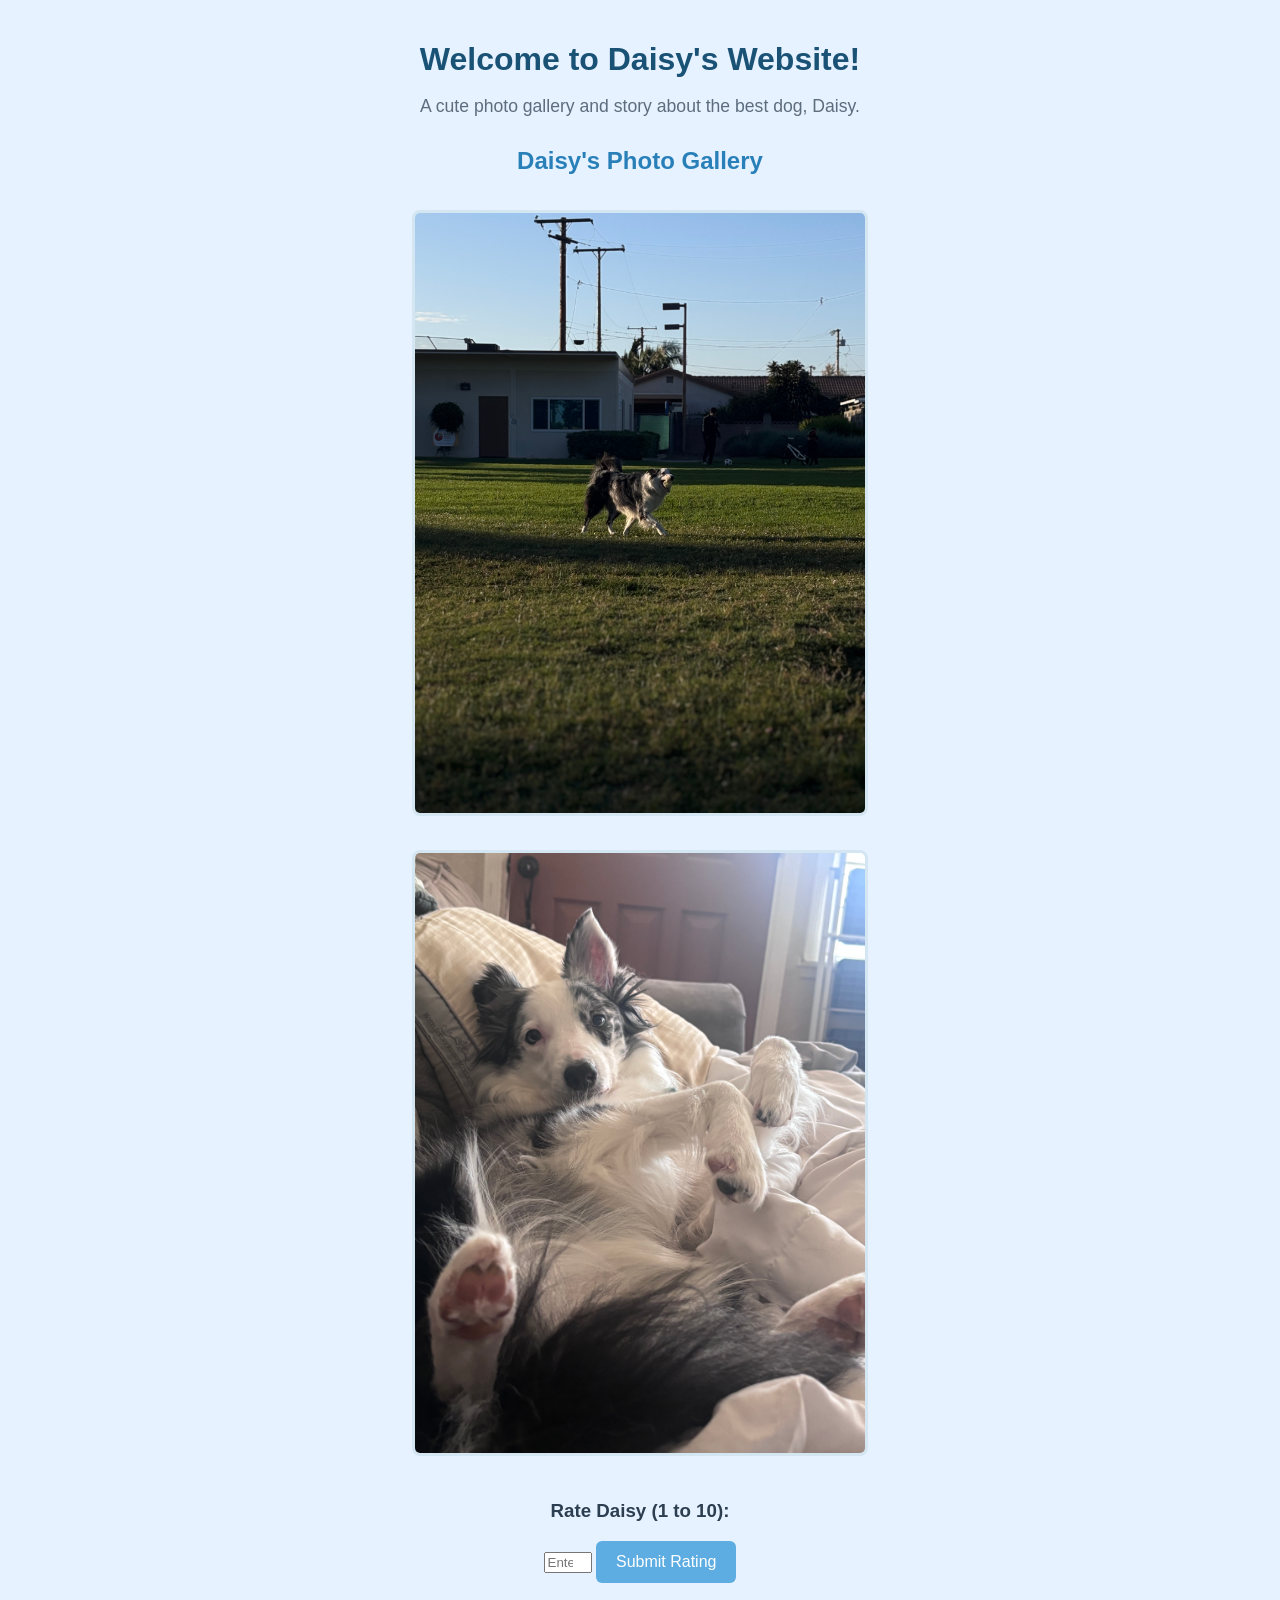
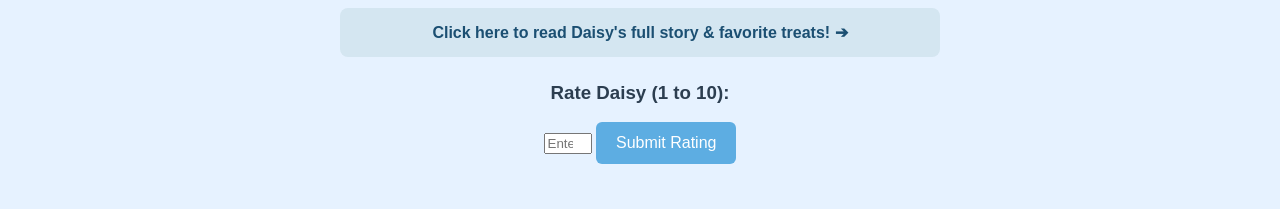
==== index.html @ c162b168 "Update index.html" ====
<!DOCTYPE html>
<html lang="en">
<head>
  <meta charset="UTF-8">
  <meta name="viewport" content="width=device-width, initial-scale=1.0">
  <title>Daisy's Corner</title>
  
  <link rel="stylesheet" href="homepagestyle.css">
</head>
<body>

  <div class="site-container">

    <h1>Welcome to Daisy's Website!</h1>
    <p class="subtitle">A cute photo gallery and story about the best dog, Daisy.</p>

    <h2>Daisy's Photo Gallery</h2>
    <img class="iteming" src="IMG_5396.jpeg" alt="Daisy playing in the yard">
    <img class="iteming" src="IMG_9926.jpeg" alt="Daisy sleeping peacefully">

  <div class="rater-box">
      <h3>Rate Daisy (1 to 10):</h3>
      <input type="number" id="ratingInput" min="1" max="10" placeholder="Enter a number">
      <button onclick="checkRating()">Submit Rating</button>
      <p id="rating-text"></p>
    </div>
    <div class="name" onclick="location.href='webpage.html'">
      Click here to read Daisy's full story & favorite treats! ➔
    </div>
<div class="rater-box">
  <h3>Rate Daisy (1 to 10):</h3>
  
  <input type="number" id="ratingInput" min="1" max="10" placeholder="Enter a number">
  
  <button onclick="checkRating()">Submit Rating</button>

  <p id="rating-text"></p>
</div>

<script>
  function checkRating() {
    var rating = document.getElementById("ratingInput").value;
    var messageElement = document.getElementById("rating-text");
    if (rating === "") {
      messageElement.innerText = "Please enter a number first!";
      messageElement.style.color = "orange";
      return;}
    
    rating = Number(rating);
    if (rating < 5) {
      messageElement.innerText = "Daisy didn't like that...";
      messageElement.style.color = "red"
    else {
      messageElement.innerText = "Awesome choice! Daisy is happy!";
      messageElement.style.color = "green";}
     }
</script>

</body>
</html>
---- homepagestyle.css ----
body {
  background-color: #e6f2ff; 
  color: #2c3e50;         
  font-family: Arial, sans-serif;
  margin: 0;
  padding: 20px;
  text-align: center;
}

.site-container {
  max-width: 600px;
  margin: 0 auto;
  background-color: 
  padding: 30px;
  border-radius: 12px;
}
h1 {
  color: #1a5276;
  margin-bottom: 5px;
}
h2 {
  color: #2980b9;
  margin-top: 30px;
}
.subtitle {
  font-size: 1.1rem;
  color: #5d6d7e;
  margin-bottom: 25px;
}

.iteming {
  width: 100%;
  max-width: 450px;
  height: auto;
  border-radius: 8px;
  margin: 15px 0;
  border: 3px solid #d4e6f1; /* Light blue border */
}

/* CUTENESS RATER SECTION */
.rater-box {
  margin: 25px 0;
}

button {
  background-color: #5dade2;
  color: white;
  border: none;
  padding: 12px 20px;
  font-size: 1rem;
  border-radius: 6px;
  cursor: pointer;
}

button:hover {
  background-color: #3498db;
}

#rating-text {
  font-weight: bold;
  color: #27ae60;
  margin-top: 10px;
}

.name {
  background-color: #d4e6f1;
  color: #1b4f72;
  padding: 15px;
  border-radius: 8px;
  margin-top: 25px;
  font-weight: bold;
  cursor: pointer;
}

.name:hover {
  background-color: #a9cce3;
}
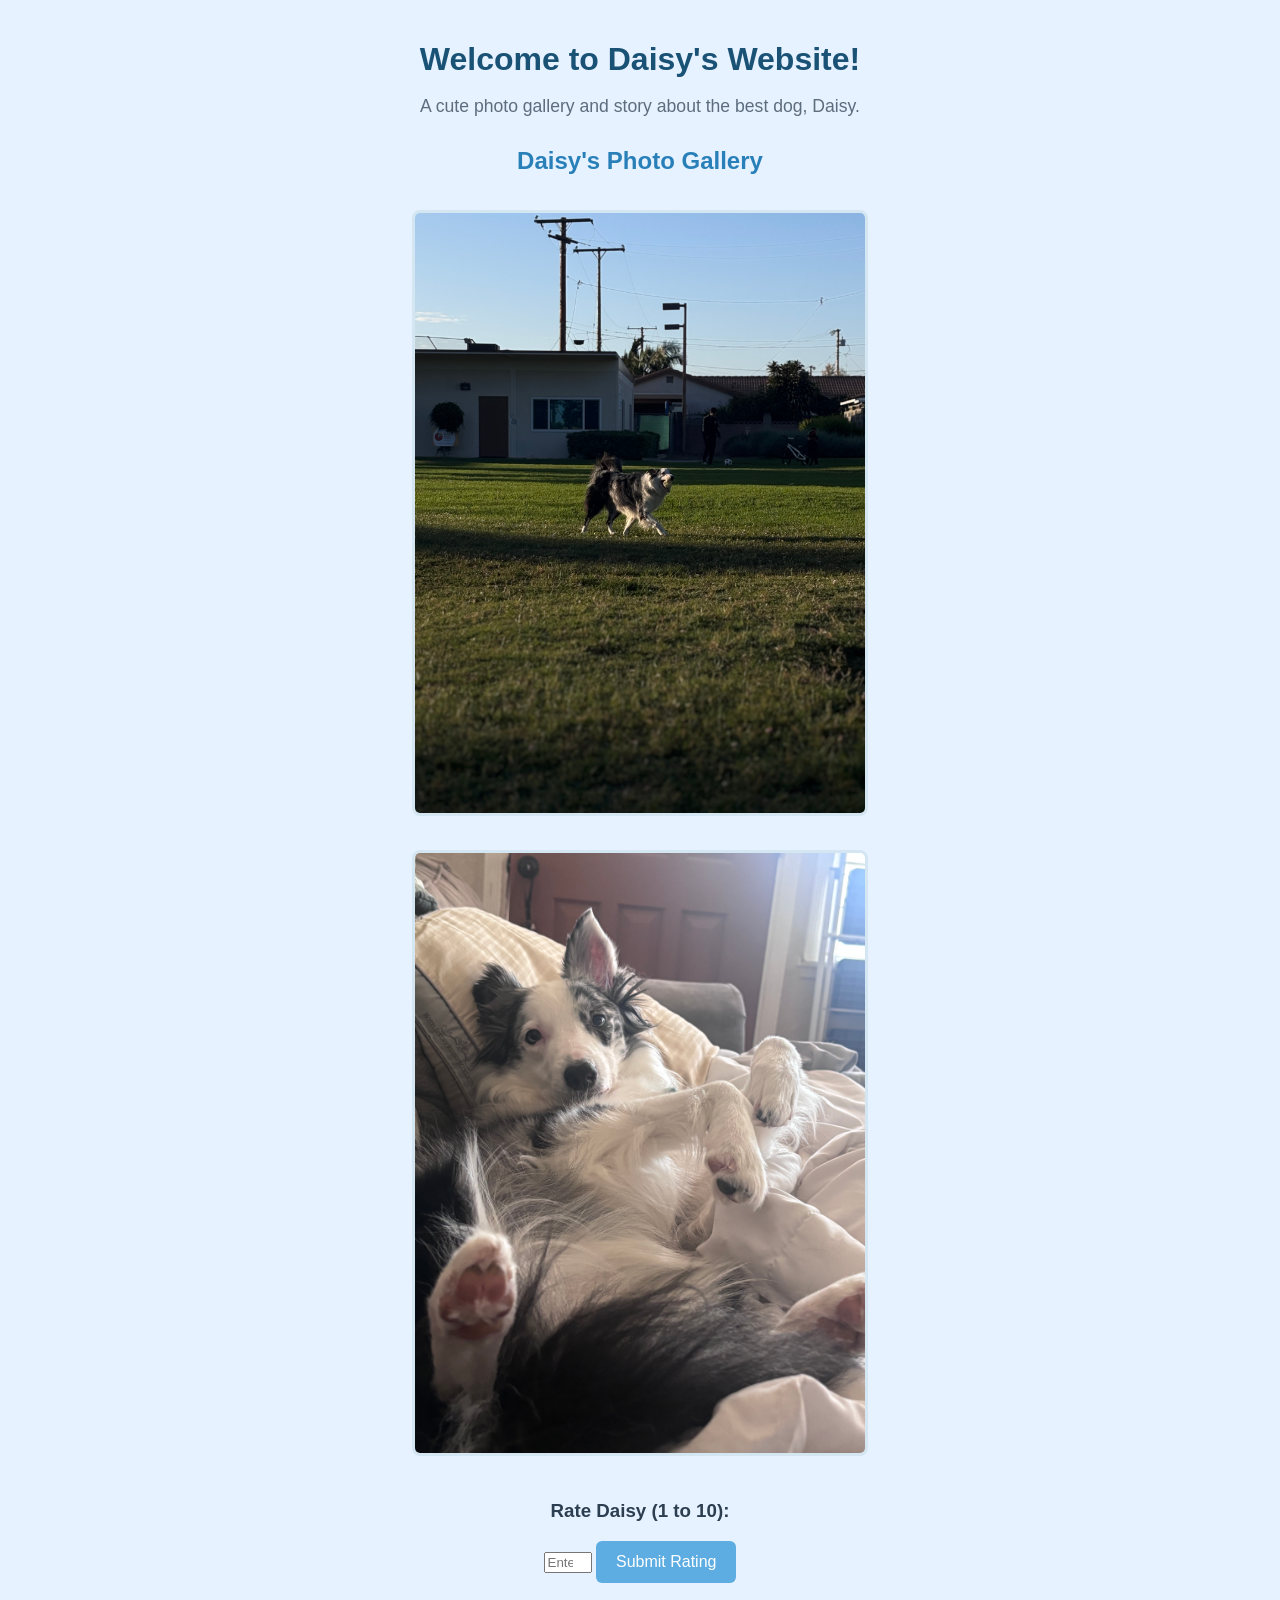
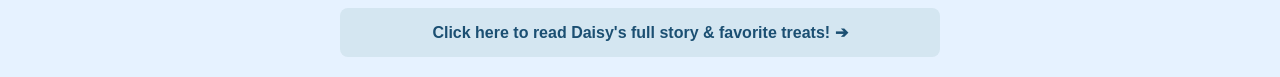
==== commit 5b2e44bd: "Update index.html" ====
--- a/index.html
+++ b/index.html
@@ -4,7 +4,6 @@
   <meta charset="UTF-8">
   <meta name="viewport" content="width=device-width, initial-scale=1.0">
   <title>Daisy's Corner</title>
-  
   <link rel="stylesheet" href="homepagestyle.css">
 </head>
 <body>
@@ -15,10 +14,10 @@
     <p class="subtitle">A cute photo gallery and story about the best dog, Daisy.</p>
 
     <h2>Daisy's Photo Gallery</h2>
-    <img class="iteming" src="IMG_5396.jpeg" alt="Daisy playing in the yard">
-    <img class="iteming" src="IMG_9926.jpeg" alt="Daisy sleeping peacefully">
+    <img class="iteming" src="IMG_5396.jpeg" alt="Daisy playing in the park">
+    <img class="iteming" src="IMG_9926.jpeg" alt="Daisy laying down">
 
-  <div class="rater-box">
+    <div class="rater-box">
       <h3>Rate Daisy (1 to 10):</h3>
       <input type="number" id="ratingInput" min="1" max="10" placeholder="Enter a number">
       <button onclick="checkRating()">Submit Rating</button>
@@ -27,34 +26,29 @@
     <div class="name" onclick="location.href='webpage.html'">
       Click here to read Daisy's full story & favorite treats! ➔
     </div>
-<div class="rater-box">
-  <h3>Rate Daisy (1 to 10):</h3>
-  
-  <input type="number" id="ratingInput" min="1" max="10" placeholder="Enter a number">
-  
-  <button onclick="checkRating()">Submit Rating</button>
 
-  <p id="rating-text"></p>
-</div>
+  </div>
 
-<script>
-  function checkRating() {
-    var rating = document.getElementById("ratingInput").value;
-    var messageElement = document.getElementById("rating-text");
-    if (rating === "") {
-      messageElement.innerText = "Please enter a number first!";
-      messageElement.style.color = "orange";
-      return;}
-    
-    rating = Number(rating);
-    if (rating < 5) {
-      messageElement.innerText = "Daisy didn't like that...";
-      messageElement.style.color = "red"
-    else {
-      messageElement.innerText = "Awesome choice! Daisy is happy!";
-      messageElement.style.color = "green";}
-     }
-</script>
+  <script>
+    function checkRating() {
+      var rating = document.getElementById("ratingInput").value;
+      var messageElement = document.getElementById("rating-text");
+
+      if (rating === "") {
+        messageElement.innerText = "Please enter a number first!";
+        messageElement.style.color = "orange";
+        return; }
+
+      rating = Number(rating);
+
+      if (rating < 5) {
+        messageElement.innerText = "Daisy didn't like that...";
+        messageElement.style.color = "red";
+      } else {
+        messageElement.innerText = "Awesome choice! Daisy is happy!";
+        messageElement.style.color = "green"; }
+    }
+  </script>
 
 </body>
 </html>
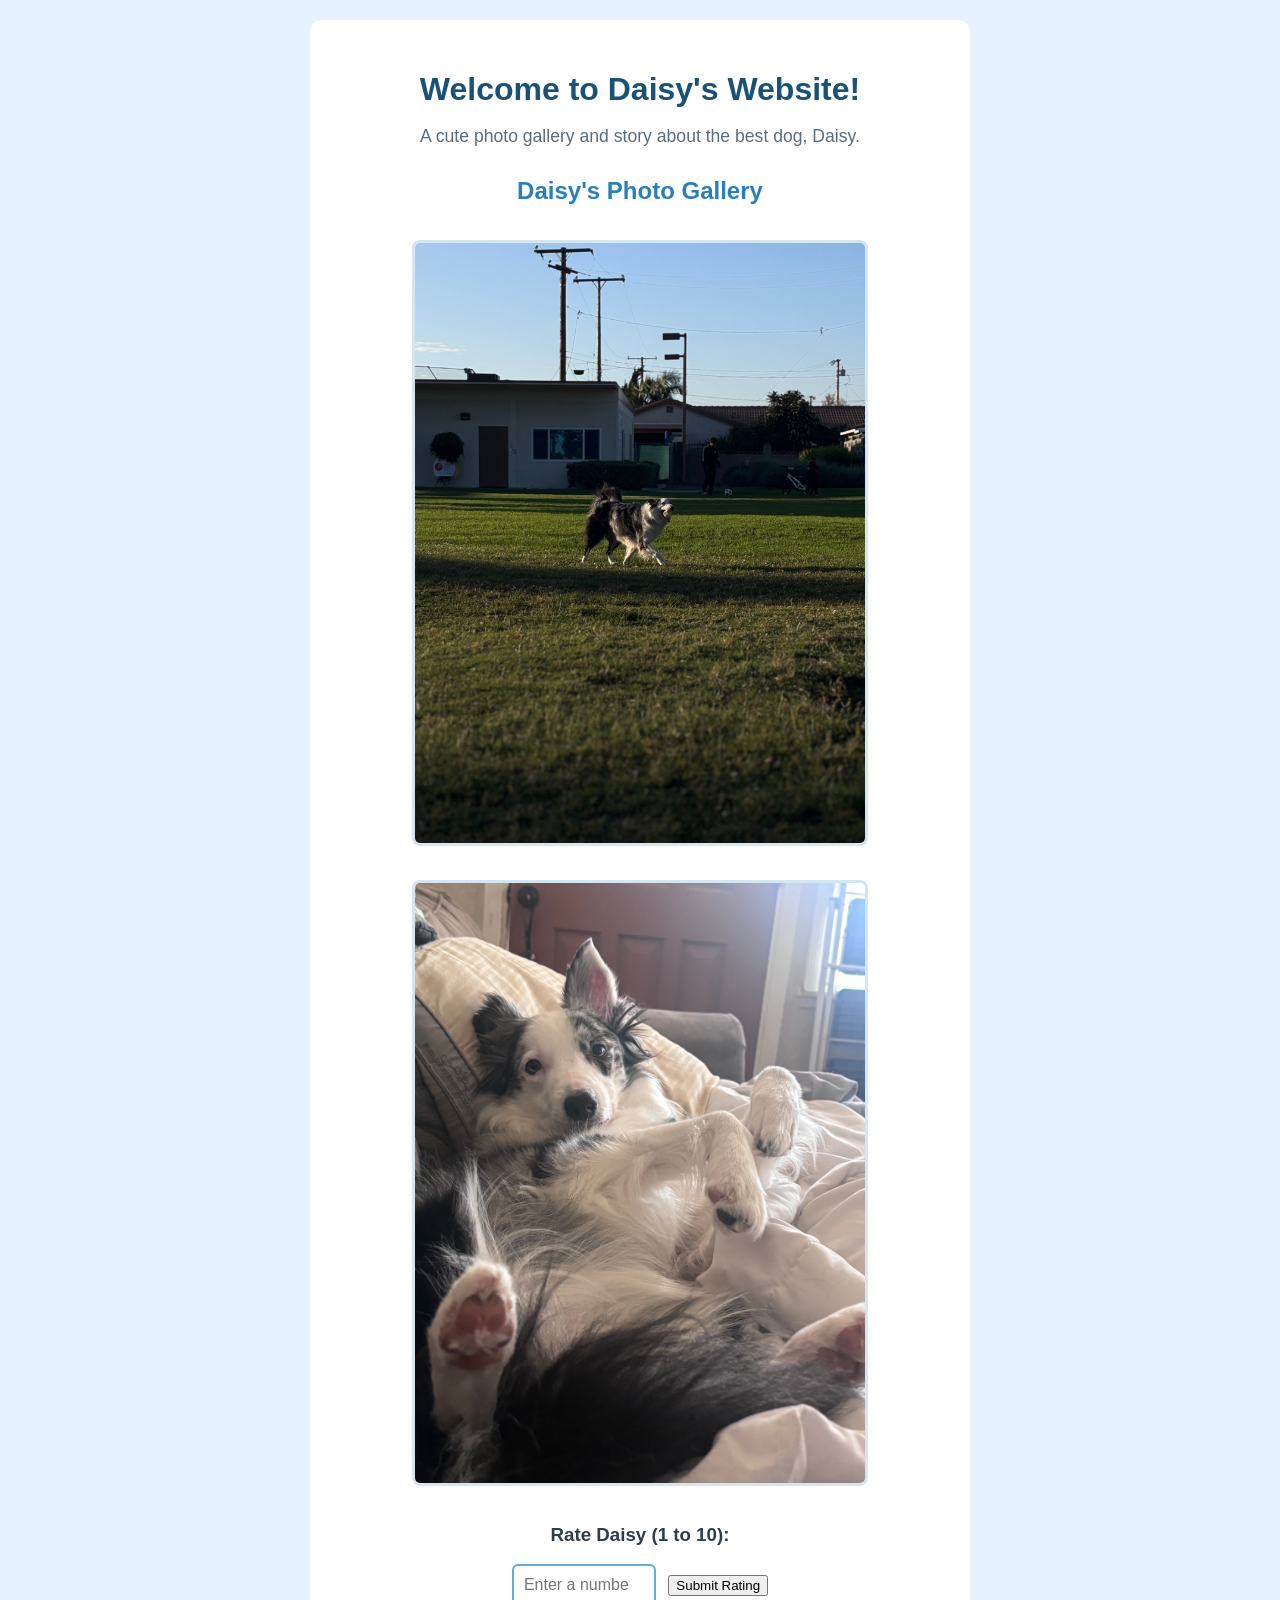
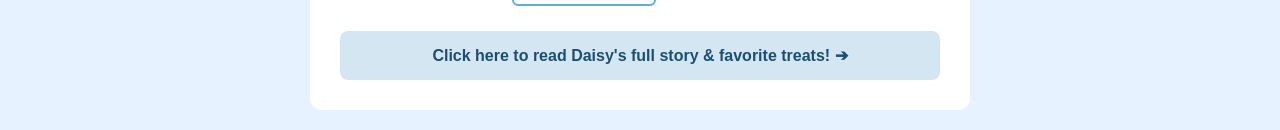
==== commit 7bde4f79: "Update index.html" ====
--- a/index.html
+++ b/index.html
@@ -7,16 +7,12 @@
   <link rel="stylesheet" href="homepagestyle.css">
 </head>
 <body>
-
   <div class="site-container">
-
     <h1>Welcome to Daisy's Website!</h1>
     <p class="subtitle">A cute photo gallery and story about the best dog, Daisy.</p>
-
     <h2>Daisy's Photo Gallery</h2>
     <img class="iteming" src="IMG_5396.jpeg" alt="Daisy playing in the park">
     <img class="iteming" src="IMG_9926.jpeg" alt="Daisy laying down">
-
     <div class="rater-box">
       <h3>Rate Daisy (1 to 10):</h3>
       <input type="number" id="ratingInput" min="1" max="10" placeholder="Enter a number">
@@ -26,21 +22,16 @@
     <div class="name" onclick="location.href='webpage.html'">
       Click here to read Daisy's full story & favorite treats! ➔
     </div>
-
   </div>
-
   <script>
     function checkRating() {
       var rating = document.getElementById("ratingInput").value;
       var messageElement = document.getElementById("rating-text");
-
       if (rating === "") {
         messageElement.innerText = "Please enter a number first!";
         messageElement.style.color = "orange";
         return; }
-
       rating = Number(rating);
-
       if (rating < 5) {
         messageElement.innerText = "Daisy didn't like that...";
         messageElement.style.color = "red";
@@ -49,6 +40,5 @@
         messageElement.style.color = "green"; }
     }
   </script>
-
 </body>
 </html>
--- a/homepagestyle.css
+++ b/homepagestyle.css
@@ -10,7 +10,7 @@
 .site-container {
   max-width: 600px;
   margin: 0 auto;
-  background-color: 
+  background-color: #ffffff;
   padding: 30px;
   border-radius: 12px;
 }
@@ -37,9 +37,15 @@
   border: 3px solid #d4e6f1; /* Light blue border */
 }
 
-/* CUTENESS RATER SECTION */
-.rater-box {
-  margin: 25px 0;
+input[type="number"] {
+  padding: 10px;
+  font-size: 1rem;
+  border: 2px solid #5dade2;
+  border-radius: 6px;
+  width: 120px;
+  text-align: center;
+  margin-right: 8px;
+}
 }
 
 button {
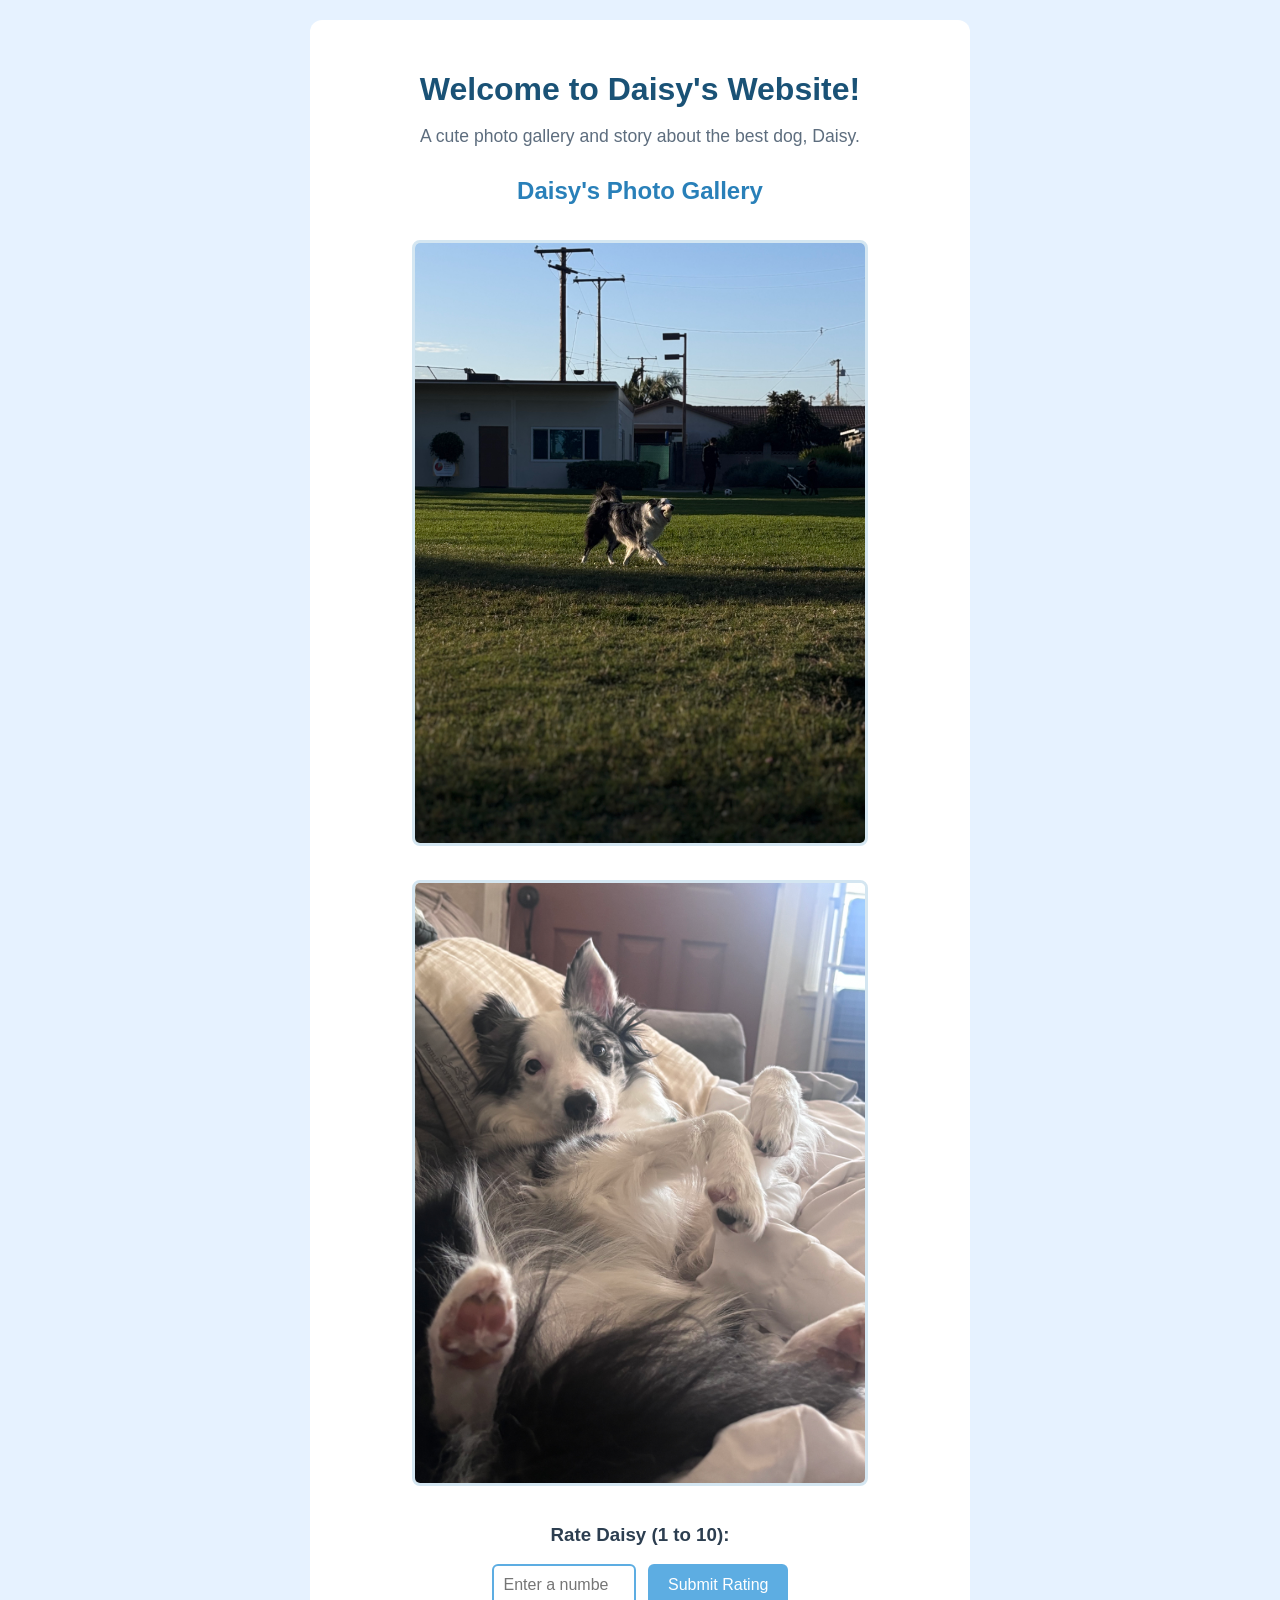
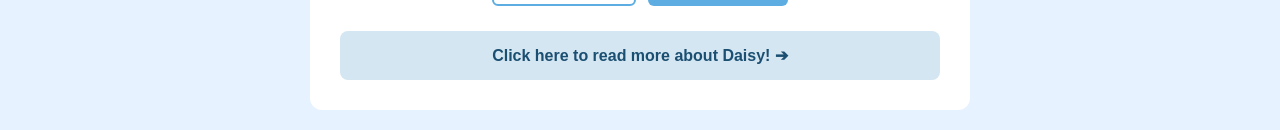
==== commit f328aaec: "Update index.html" ====
--- a/index.html
+++ b/index.html
@@ -20,7 +20,7 @@
       <p id="rating-text"></p>
     </div>
     <div class="name" onclick="location.href='webpage.html'">
-      Click here to read Daisy's full story & favorite treats! ➔
+      Click here to read more about Daisy! ➔
     </div>
   </div>
   <script>
--- a/homepagestyle.css
+++ b/homepagestyle.css
@@ -6,7 +6,6 @@
   padding: 20px;
   text-align: center;
 }
-
 .site-container {
   max-width: 600px;
   margin: 0 auto;
@@ -27,16 +26,14 @@
   color: #5d6d7e;
   margin-bottom: 25px;
 }
-
 .iteming {
   width: 100%;
   max-width: 450px;
   height: auto;
   border-radius: 8px;
   margin: 15px 0;
-  border: 3px solid #d4e6f1; /* Light blue border */
+  border: 3px solid #d4e6f1; 
 }
-
 input[type="number"] {
   padding: 10px;
   font-size: 1rem;
@@ -46,8 +43,6 @@
   text-align: center;
   margin-right: 8px;
 }
-}
-
 button {
   background-color: #5dade2;
   color: white;
@@ -57,17 +52,14 @@
   border-radius: 6px;
   cursor: pointer;
 }
-
 button:hover {
   background-color: #3498db;
 }
-
 #rating-text {
   font-weight: bold;
   color: #27ae60;
   margin-top: 10px;
 }
-
 .name {
   background-color: #d4e6f1;
   color: #1b4f72;
@@ -77,7 +69,6 @@
   font-weight: bold;
   cursor: pointer;
 }
-
 .name:hover {
   background-color: #a9cce3;
 }
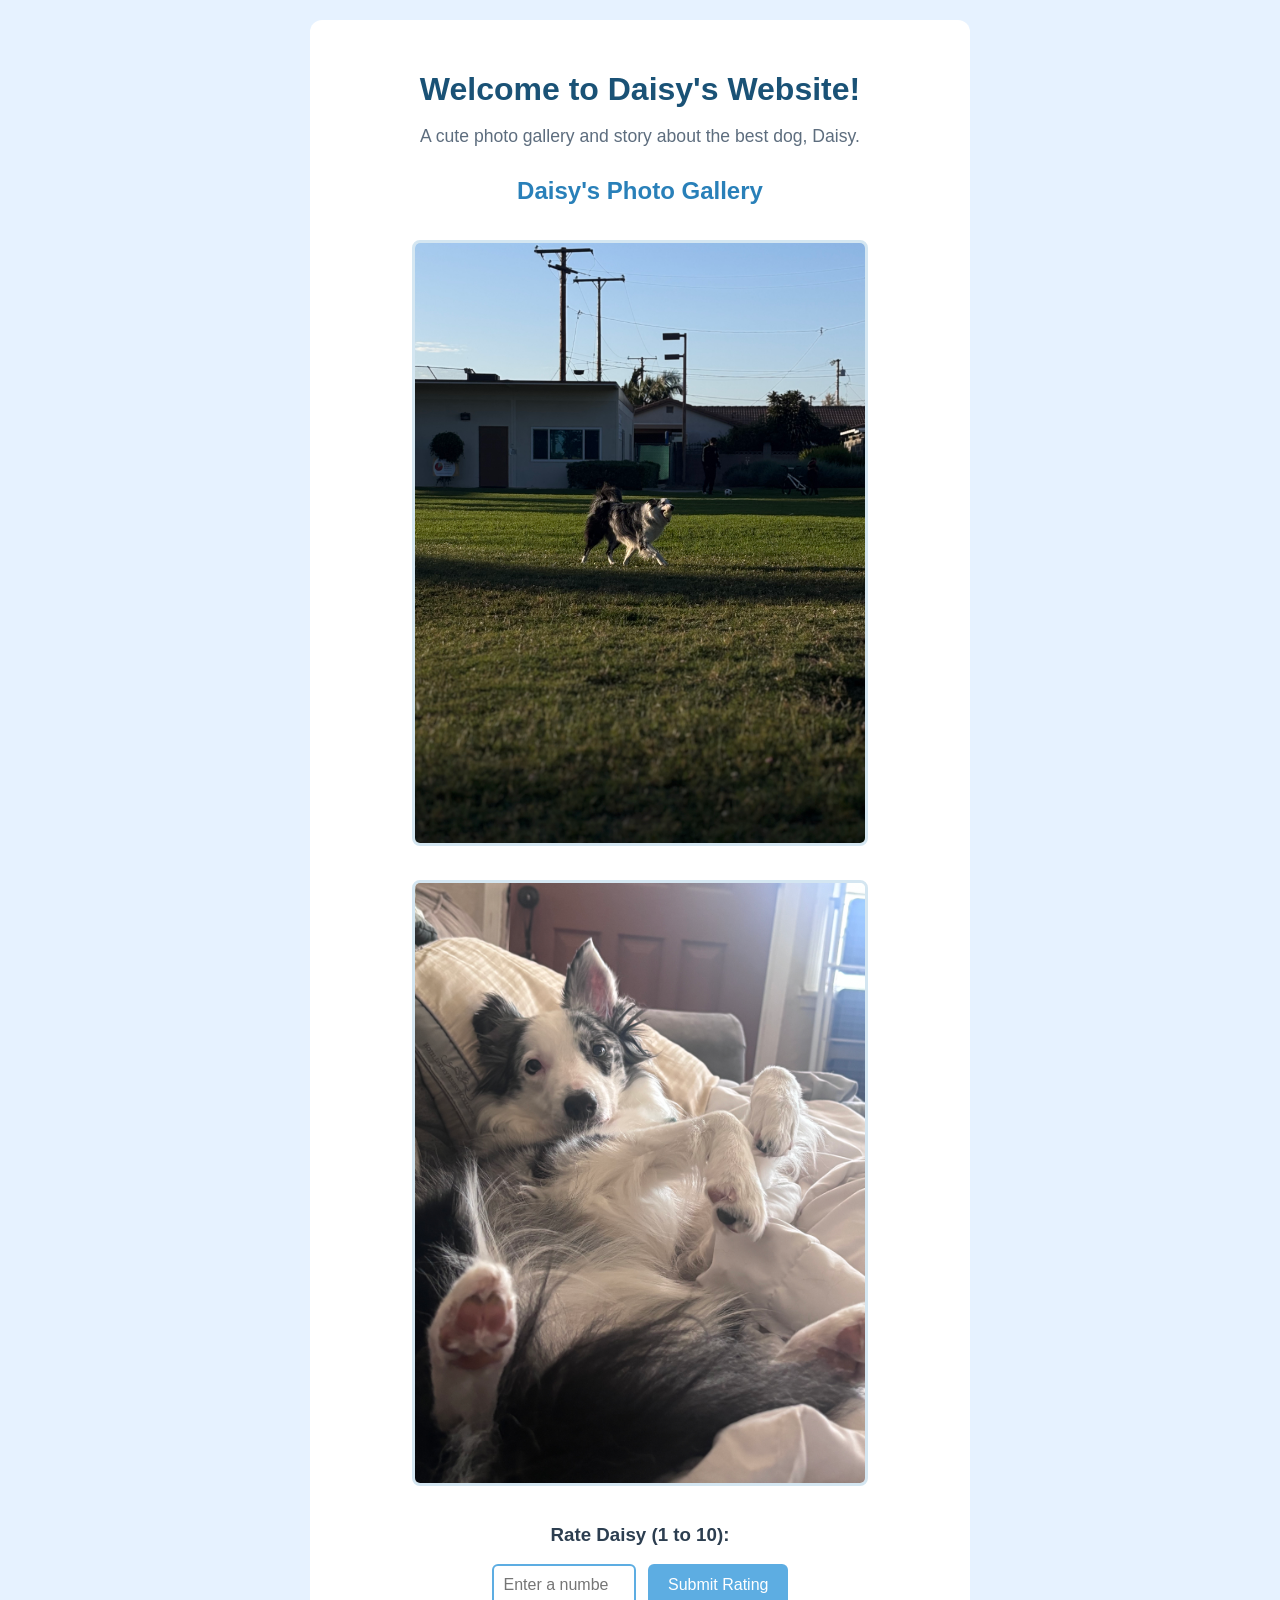
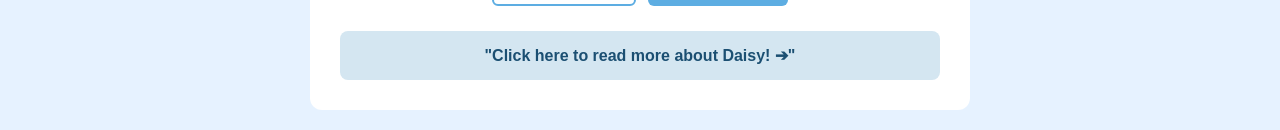
==== commit 5308c46d: "Update index.html" ====
--- a/index.html
+++ b/index.html
@@ -20,7 +20,7 @@
       <p id="rating-text"></p>
     </div>
     <div class="name" onclick="location.href='webpage.html'">
-      Click here to read more about Daisy! ➔
+      "Click here to read more about Daisy! ➔"
     </div>
   </div>
   <script>
@@ -28,7 +28,7 @@
       var rating = document.getElementById("ratingInput").value;
       var messageElement = document.getElementById("rating-text");
       if (rating === "") {
-        messageElement.innerText = "Please enter a number first!";
+        messageElement.innerText = "Enter a number";
         messageElement.style.color = "orange";
         return; }
       rating = Number(rating);
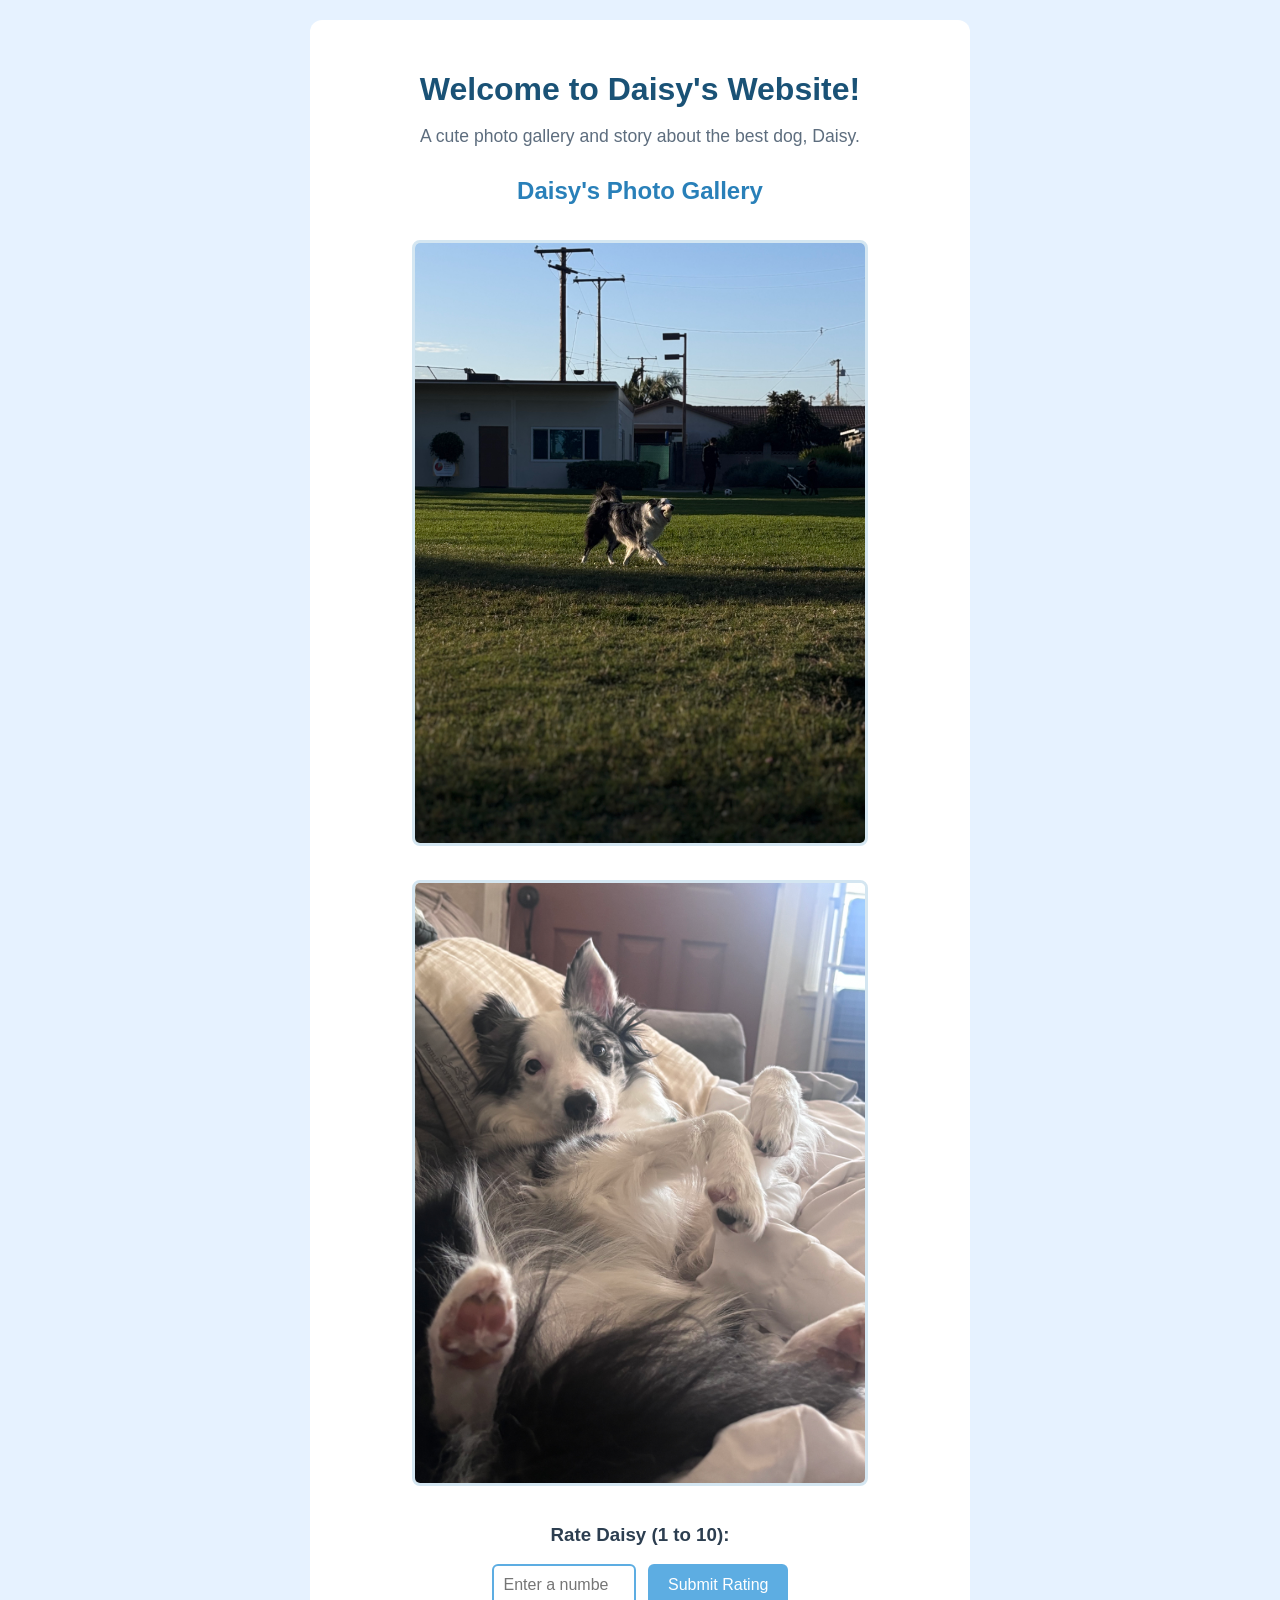
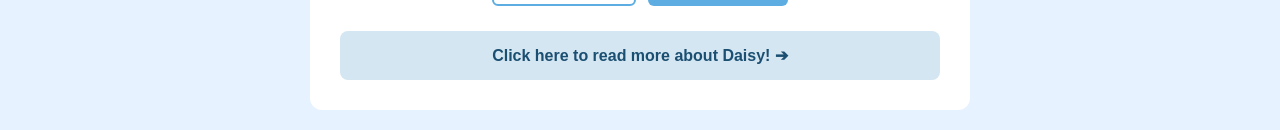
==== commit 2da2f781: "Update index.html" ====
--- a/index.html
+++ b/index.html
@@ -20,7 +20,7 @@
       <p id="rating-text"></p>
     </div>
     <div class="name" onclick="location.href='webpage.html'">
-      "Click here to read more about Daisy! ➔"
+      Click here to read more about Daisy! ➔
     </div>
   </div>
   <script>
